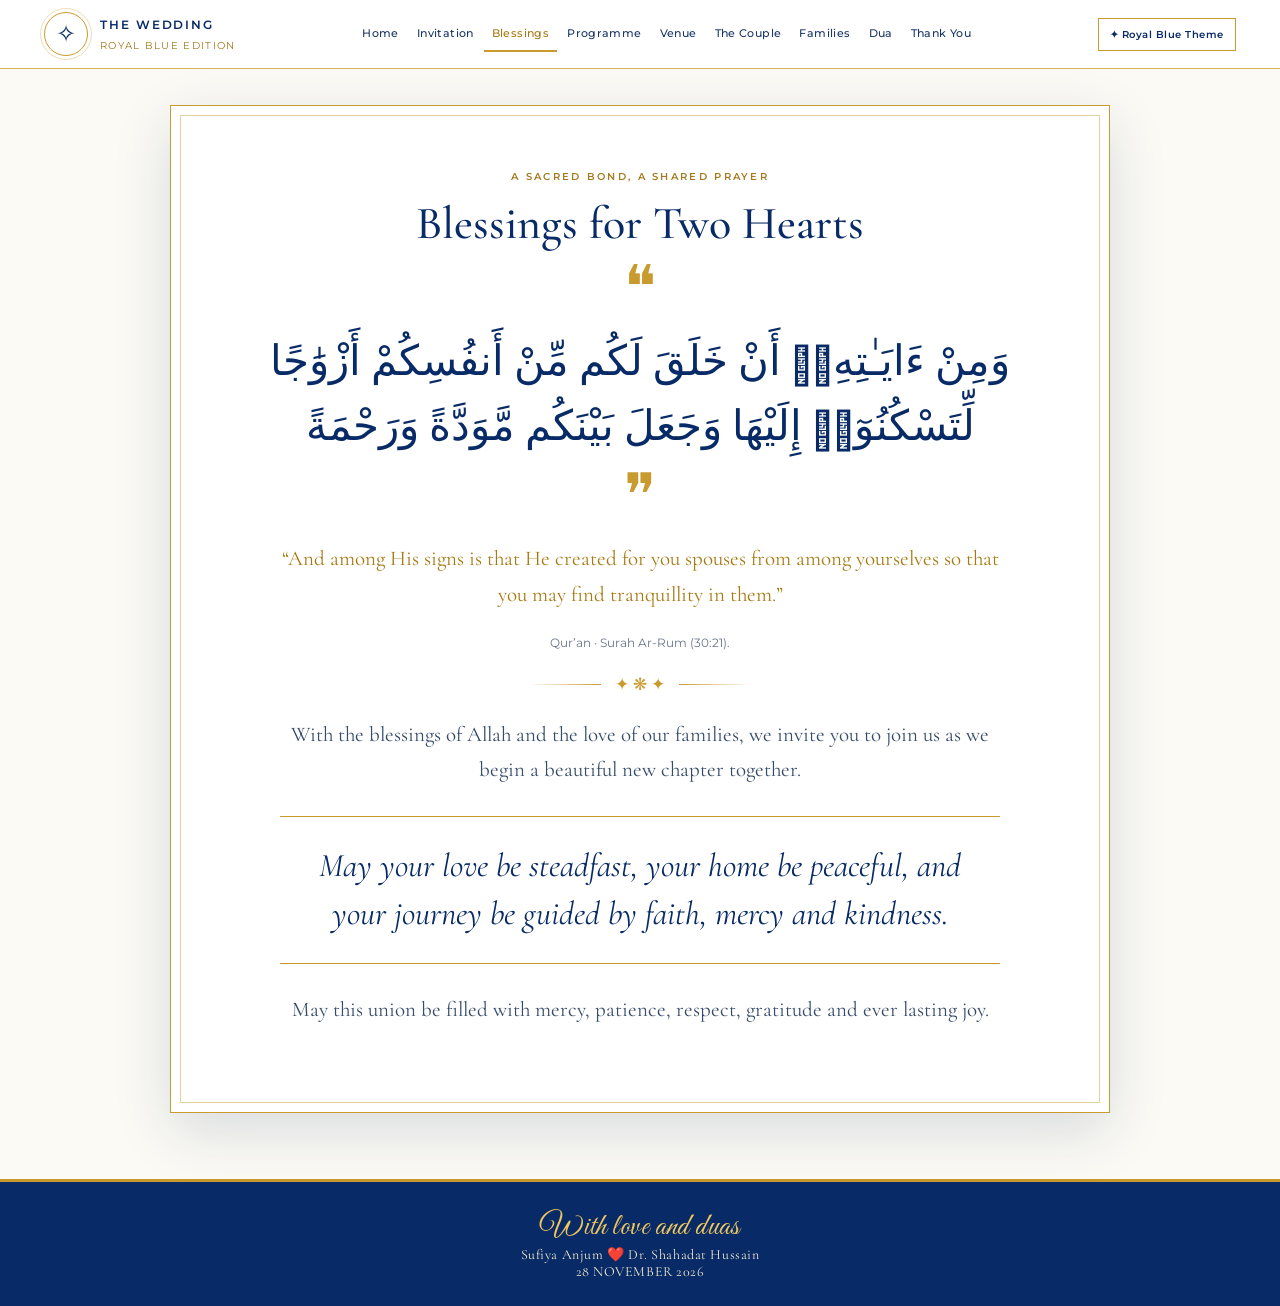
==== blessings.html @ 7bfc683a "Enhance blessings section with Arabic text Added Arabic text with RTL direction for blessings sectio" ====
<!doctype html>
<html lang="en">
<head>
<meta charset="utf-8"><meta name="viewport" content="width=device-width, initial-scale=1">
<meta name="theme-color" content="#082b67">
<meta name="description" content="A royal blue and white wedding invitation for Sufiya Anjum and Dr Shahadat Hussain.">
<title>Royal Wedding | Blessings</title>
<link rel="stylesheet" href="assets/style.css">
<script src="assets/data.js"></script><script defer src="assets/site.js"></script>
</head>
<body data-page="blessings">
<header class="site-header"><div class="nav-wrap">
<a class="brand" href="index.html"><span class="brand-mark">✧</span><span><span class="brand-title">The Wedding</span><br><span class="brand-sub">Royal Blue Edition</span></span></a>
<button class="menu-toggle" aria-expanded="false" aria-label="Toggle navigation">Menu ☰</button>
<nav class="nav-links" aria-label="Main navigation"><a href="index.html">Home</a>
<a href="invitation.html">Invitation</a>
<a href="blessings.html" class="active" aria-current="page">Blessings</a>
<a href="programme.html">Programme</a>
<a href="venue.html">Venue</a>
<a href="couple.html">The Couple</a>
<a href="family.html">Families</a>
<a href="dua.html">Dua</a>
<a href="thank-you.html">Thank You</a></nav>
      <button type="button" class="theme-toggle" id="theme-toggle" aria-label="Switch to royal blue background theme">✦ Royal Blue Theme</button>
</div></header>
<main>
<section class="page-shell"><div class="page-inner center"><div class="page-kicker">A sacred bond, a shared prayer</div><h2>Blessings for Two Hearts</h2><div class="quote-mark">❝</div>

<div class="bismillah" dir="rtl" lang="ar">
    وَمِنْ ءَايَـٰتِهِۦٓ أَنْ خَلَقَ لَكُم مِّنْ أَنفُسِكُمْ
    أَزْوَٰجًا لِّتَسْكُنُوٓا۟ إِلَيْهَا وَجَعَلَ بَيْنَكُم
    مَّوَدَّةً وَرَحْمَةً
</div>

<div class="quote-mark closing-quote">❞</div> <p class="body-copy gold-text">“And among His signs is that He created for you spouses from among yourselves so that you may find tranquillity in them.”</p><p class="small-note">Qur’an · Surah Ar-Rum (30:21). </p><div class="ornament">✦ ❋ ✦</div><p class="body-copy" data-bind="welcome"></p><div class="quote-box" data-bind="quote"></div><p class="body-copy">May this union be filled with mercy, patience, respect, gratitude and ever lasting joy.</p></div></section></main>
<footer class="footer"><div class="script">With love and duas</div><div><span data-bind="bride"></span> ❤️ <span data-bind="groom"></span> <br> <span data-bind="dateNumber"></span> <span data-bind="dateMonth"></span> <span data-bind="year"></span></div></footer>
</body></html>
---- assets/style.css ----
@import url('https://fonts.googleapis.com/css2?family=Cormorant+Garamond:wght@400;500;600;700&family=Great+Vibes&family=Montserrat:wght@400;500;600;700&display=swap');
:root{
 --blue:#082b67;--blue2:#123f89;--blue3:#1d56a4;--gold:#c99a2e;--gold-bright:#f0c75e;
 --gold-pale:#f8e7ad;--white:#fff;--ivory:#fbfaf5;--ink:#102a50;--muted:#68758a;
 --line:rgba(201,154,46,.58);--shadow:0 18px 55px rgba(8,35,82,.14)
}
*{box-sizing:border-box}
html{scroll-behavior:smooth}
body{margin:0;color:var(--ink);font-family:'Cormorant Garamond',Georgia,serif;background:var(--ivory);min-height:100vh}
a{color:inherit}
.site-header{position:sticky;top:0;z-index:20;background:rgba(255,255,255,.96);backdrop-filter:blur(12px);border-bottom:1px solid #d6b45b}
.nav-wrap{max-width:1240px;margin:auto;padding:12px 24px;display:flex;align-items:center;justify-content:space-between;gap:18px}
.brand{display:flex;gap:12px;align-items:center;text-decoration:none;flex-shrink:0}
.brand-mark{width:44px;height:44px;border:1px solid var(--gold);outline:1px solid #c99a2e55;outline-offset:3px;border-radius:50%;display:grid;place-items:center;color:var(--blue);font-size:24px}
.brand-title{font:600 12px Montserrat,sans-serif;letter-spacing:.16em;text-transform:uppercase;color:var(--blue)}
.brand-sub{font:10px Montserrat,sans-serif;letter-spacing:.13em;text-transform:uppercase;color:#a0781d}
.nav-links{display:flex;align-items:center;justify-content:flex-end;gap:2px;flex-wrap:wrap}
.nav-links a{font:500 11px Montserrat,sans-serif;letter-spacing:.035em;text-decoration:none;padding:10px 8px;border-bottom:2px solid transparent;color:#1a3766}
.nav-links a:hover,.nav-links a.active{color:#a87912;border-bottom-color:var(--gold)}
.menu-toggle{display:none;background:white;border:1px solid var(--gold);color:var(--blue);padding:9px 12px}
main{max-width:1240px;margin:auto;padding:36px 24px 66px}
.hero{min-height:680px;position:relative;display:grid;place-items:center;text-align:center;padding:58px 28px;overflow:hidden;background:linear-gradient(135deg,#fff 0%,#f7faff 55%,#fffaf0 100%);border:1px solid var(--gold);box-shadow:var(--shadow)}
.hero:before{content:"";position:absolute;inset:18px;border:1px solid var(--gold);outline:1px solid #c99a2e44;outline-offset:5px;pointer-events:none}
.hero:after{content:"";position:absolute;inset:38px 9%;border:1px solid #0b367d33;border-radius:50% 50% 0 0/24% 24% 0 0;pointer-events:none}
.hero-content{position:relative;z-index:1;max-width:780px}
.corner{position:absolute;z-index:2;color:var(--gold);font-size:34px;line-height:1}
.corner.tl{top:28px;left:28px}.corner.tr{top:28px;right:28px}.corner.bl{bottom:28px;left:28px}.corner.br{bottom:28px;right:28px}
.eyebrow{font:600 10px Montserrat,sans-serif;text-transform:uppercase;letter-spacing:.25em;color:#987016}
.bismillah{font-size:clamp(27px,4vw,42px);color:var(--blue);margin:16px 0 14px;line-height:1.55}
.script{font-family:'Great Vibes','Brush Script MT',cursive;font-weight:400;color:var(--blue)}
h1{font-size:clamp(48px,7vw,84px);font-weight:400;line-height:1;margin:12px 0 4px}
h2{font-size:clamp(32px,4vw,46px);font-weight:500;text-align:center;color:var(--blue);margin:0 0 14px}
h3{font-size:25px;font-weight:600;color:var(--blue);margin:8px 0}
.ampersand{font-family:'Great Vibes',cursive;font-size:40px;color:var(--gold);margin:2px}
.lead{max-width:650px;font-size:21px;line-height:1.55;color:#354967;margin:20px auto}
.ornament{display:flex;align-items:center;justify-content:center;gap:14px;color:var(--gold);margin:22px auto;font-size:17px}
.ornament:before,.ornament:after{content:"";height:1px;width:72px;background:linear-gradient(90deg,transparent,var(--gold))}
.ornament:after{transform:rotate(180deg)}
.date-line{display:flex;align-items:center;justify-content:center;gap:14px;flex-wrap:wrap;margin:25px auto 8px}
.date-line .date-side{font:600 12px Montserrat,sans-serif;letter-spacing:.13em;color:var(--blue);padding:9px 0;border-top:1px solid var(--gold);border-bottom:1px solid var(--gold)}
.date-number{font-size:58px;line-height:.9;color:#bd8b1d}
.details{font-size:19px;line-height:1.6;color:#29446b}
.btn-row{display:flex;justify-content:center;gap:12px;flex-wrap:wrap;margin-top:27px}
.btn{display:inline-flex;align-items:center;justify-content:center;text-decoration:none;padding:13px 21px;border:1px solid var(--blue);color:var(--blue);font:600 11px Montserrat,sans-serif;letter-spacing:.09em;text-transform:uppercase;transition:.2s;background:white}
.btn.primary{background:var(--blue);color:white;border-color:var(--blue)}
.btn.gold{background:var(--gold-bright);color:#102c5e;border-color:var(--gold)}
.btn:hover{transform:translateY(-2px);box-shadow:0 8px 20px #0a2d651c}
.page-shell{max-width:940px;margin:0 auto;padding:clamp(28px,5vw,66px);position:relative;background:white;border:1px solid var(--gold);box-shadow:var(--shadow)}
.page-shell:before{content:"";position:absolute;inset:9px;border:1px solid #c99a2e77;pointer-events:none}
.page-inner{position:relative;z-index:1}
.page-kicker{text-align:center;font:600 10px Montserrat,sans-serif;text-transform:uppercase;letter-spacing:.23em;color:#a47b20;margin-bottom:12px}
.center{text-align:center}
.body-copy{max-width:720px;margin:20px auto;font-size:21px;line-height:1.7;color:#364b69}
.gold-text{color:#a87912}
.quote-mark{font-size:60px;line-height:.8;color:var(--gold)}
.quote-box{max-width:720px;margin:28px auto;padding:25px 16px;border-top:1px solid var(--gold);border-bottom:1px solid var(--gold);font-size:clamp(24px,3vw,33px);font-style:italic;line-height:1.45;text-align:center;color:var(--blue)}
.grid{display:grid;grid-template-columns:repeat(3,1fr);gap:18px;margin-top:30px}
.tile{padding:25px 20px;background:#fbfcff;border:1px solid #d7bd7b;text-align:center}
.tile-icon{font-size:30px;color:var(--gold);margin-bottom:10px}
.tile p{font-size:18px;line-height:1.5;color:#52617a}
.two-col{display:grid;grid-template-columns:1fr 1fr;gap:22px;margin-top:26px}
.monogram{width:116px;height:116px;margin:0 auto 18px;border:1px solid var(--gold);outline:1px solid #c99a2e55;outline-offset:5px;border-radius:50%;display:grid;place-items:center;font-size:39px;font-style:italic;color:var(--blue);background:linear-gradient(135deg,#fff,#f4f7fd)}
.event{display:grid;grid-template-columns:68px 1fr;gap:18px;align-items:center;padding:20px 0;border-bottom:1px solid #e6d8b2}
.event:last-child{border-bottom:0}
.event-icon{height:58px;width:58px;border:1px solid var(--gold);border-radius:50%;display:grid;place-items:center;color:var(--blue);font-size:26px;background:#fffdf6}
.event h3{font-size:27px;margin:0}.event p{font-size:18px;line-height:1.4;color:#52617a;margin:4px 0}
.map-box{margin-top:25px;padding:28px;background:#f8faff;border:1px solid #d9c58d;text-align:center}
.small-note{font:12px/1.6 Montserrat,sans-serif;color:#68758a}
.footer{padding:26px 18px;text-align:center;background:var(--blue);color:#f7edcf;border-top:3px solid var(--gold);font-size:14px;letter-spacing:.04em}
.footer .script{font-size:31px;color:var(--gold-bright)}
.footer .small-note{color:#e5d9bb;margin-top:6px}
.section-intro{text-align:center;max-width:700px;margin:0 auto 24px;color:#52617a;font-size:19px;line-height:1.6}
@media(max-width:1000px){.nav-wrap{flex-wrap:wrap}.menu-toggle{display:block}.nav-links{display:none;width:100%;flex-direction:column;align-items:stretch}.nav-links.open{display:flex}.nav-links a{padding:12px 6px}.grid{grid-template-columns:1fr}.two-col{grid-template-columns:1fr}.hero{min-height:630px}}
@media(max-width:520px){main{padding:18px 10px 42px}.nav-wrap{padding:11px 14px}.brand-sub{display:none}.hero{padding:48px 18px;min-height:630px}.hero:after{inset:45px 7%}.corner{font-size:24px}.corner.tl{top:22px;left:22px}.corner.tr{top:22px;right:22px}.corner.bl{bottom:22px;left:22px}.corner.br{bottom:22px;right:22px}.date-line{gap:9px}.date-number{font-size:49px}.date-line .date-side{font-size:10px}.page-shell{padding:29px 20px}.body-copy{font-size:19px}.event{grid-template-columns:52px 1fr;gap:13px}.event-icon{width:48px;height:48px}.event h3{font-size:24px}}
/* Qur'anic Ayah Section */
.ayah-section {
    text-align: center;
    padding: 35px 25px;
    margin: 20px auto 35px;
    max-width: 950px;
    border: 1px solid rgba(190, 155, 80, 0.55);
    border-radius: 12px;
    background: rgba(255, 255, 255, 0.72);
    box-shadow: 0 5px 20px rgba(0, 0, 0, 0.04);
}

.ayah-arabic {
    font-family: "Amiri", "Noto Naskh Arabic", serif;
    font-size: 30px;
    line-height: 2;
    color: #17345d;
    direction: rtl;
    margin-bottom: 18px;
}

.ayah-translation {
    font-family: "Cormorant Garamond", serif;
    font-size: 21px;
    font-style: italic;
    line-height: 1.6;
    color: #26364d;
    max-width: 780px;
    margin: 0 auto 15px;
}

.ayah-reference {
    font-family: "Montserrat", sans-serif;
    font-size: 11px;
    letter-spacing: 2px;
    text-transform: uppercase;
    color: #a7833e;
    font-weight: 600;
}

@media (max-width: 600px) {
    .ayah-section {
        padding: 25px 16px;
        margin: 15px 10px 25px;
    }

    .ayah-arabic {
        font-size: 25px;
    }

    .ayah-translation {
        font-size: 18px;
    }
}

/* Theme 2: deep royal blue background with bright gold and white typography.
   The default theme remains white with royal-blue and gold accents. */
body[data-theme="blue"]{
  --ink:#fffaf0;
  --muted:#e6dfd0;
  background:
    radial-gradient(ellipse at 12% 8%,rgba(240,199,94,.13),transparent 32%),
    radial-gradient(ellipse at 90% 88%,rgba(240,199,94,.11),transparent 34%),
    linear-gradient(135deg,#04163b,#082b67 55%,#031b46);
  color:#fffaf0;
}
body[data-theme="blue"] .site-header{background:rgba(3,20,55,.97);border-bottom-color:var(--gold)}
body[data-theme="blue"] .brand-title,
body[data-theme="blue"] .nav-links a{color:#fffaf0}
body[data-theme="blue"] .brand-sub{color:var(--gold-bright)}
body[data-theme="blue"] .brand-mark{color:var(--gold-bright);border-color:var(--gold-bright);outline-color:#f0c75e55}
body[data-theme="blue"] .nav-links a:hover,
body[data-theme="blue"] .nav-links a.active{color:var(--gold-bright);border-bottom-color:var(--gold-bright)}
body[data-theme="blue"] .hero{
  background:
    radial-gradient(ellipse at 50% 0%,rgba(41,91,169,.5),transparent 50%),
    linear-gradient(145deg,#0a347b,#061f50 70%,#03163c);
  border-color:var(--gold-bright);
  box-shadow:0 18px 60px rgba(0,0,0,.3);
}
body[data-theme="blue"] .hero:before{border-color:var(--gold-bright);outline-color:#f0c75e55}
body[data-theme="blue"] .hero:after{border-color:#f0c75e66}
body[data-theme="blue"] .eyebrow,
body[data-theme="blue"] .page-kicker{color:var(--gold-bright)}
body[data-theme="blue"] .script,
body[data-theme="blue"] h2,
body[data-theme="blue"] h3,
body[data-theme="blue"] .bismillah,
body[data-theme="blue"] .date-number,
body[data-theme="blue"] .gold-text,
body[data-theme="blue"] .quote-box{color:var(--gold-bright)}
body[data-theme="blue"] .lead,
body[data-theme="blue"] .details,
body[data-theme="blue"] .body-copy,
body[data-theme="blue"] .event p,
body[data-theme="blue"] .tile p{color:#fffaf0}
body[data-theme="blue"] .page-shell{
  background:linear-gradient(145deg,#0a347b,#061f50 75%,#04183e);
  border-color:var(--gold-bright);
  box-shadow:0 20px 55px rgba(0,0,0,.3);
}
body[data-theme="blue"] .page-shell:before{border-color:#f0c75e77}
body[data-theme="blue"] .tile,
body[data-theme="blue"] .map-box{background:#ffffff0a;border-color:#f0c75e99}
body[data-theme="blue"] .monogram{background:linear-gradient(135deg,#123f89,#061f50);color:#fff;border-color:var(--gold-bright);outline-color:#f0c75e66}
body[data-theme="blue"] .event{border-bottom-color:#f0c75e55}
body[data-theme="blue"] .event-icon{background:#092e70;color:var(--gold-bright);border-color:var(--gold-bright)}
body[data-theme="blue"] .quote-box{border-color:var(--gold-bright)}
body[data-theme="blue"] .small-note{color:#e6dfd0}
body[data-theme="blue"] .btn{background:transparent;border-color:var(--gold-bright);color:#fffaf0}
body[data-theme="blue"] .btn.primary{background:var(--gold-bright);color:#082b67;border-color:var(--gold-bright)}
body[data-theme="blue"] .btn.gold{background:#fff;color:#082b67;border-color:#fff}
body[data-theme="blue"] .menu-toggle{background:#082b67;color:#fff;border-color:var(--gold-bright)}
.theme-toggle{
  display:inline-flex;align-items:center;gap:7px;white-space:nowrap;
  font:600 10px Montserrat,sans-serif;letter-spacing:.05em;
  padding:9px 11px;border:1px solid var(--gold);background:#fff;color:var(--blue);cursor:pointer
}
body[data-theme="blue"] .theme-toggle{background:#082b67;color:var(--gold-bright);border-color:var(--gold-bright)}
@media(max-width:1000px){
  .theme-toggle{width:100%;justify-content:center;margin-top:6px}
}


/* Individual reference-card artwork used on each wedding page */
.reference-card{
  max-width:430px;
  margin:0 auto 28px;
  padding:8px;
  border:1px solid var(--gold);
  background:#fff;
  box-shadow:0 16px 38px rgba(8,35,82,.18);
}
.reference-card img{
  display:block;
  width:100%;
  height:auto;
  max-height:760px;
  object-fit:contain;
}
.reference-card figcaption{
  padding:9px 8px 3px;
  text-align:center;
  color:var(--blue);
  font:600 10px Montserrat,sans-serif;
  letter-spacing:.12em;
  text-transform:uppercase;
}
body[data-theme="blue"] .reference-card{
  background:#061f50;
  border-color:var(--gold-bright);
  box-shadow:0 16px 38px rgba(0,0,0,.3);
}
body[data-theme="blue"] .reference-card figcaption{color:#fff}


/* Responsive individual card layout: preserve the complete card artwork on phones. */
.reference-card{
  width:min(100%, 390px);
  margin:0 auto 24px;
  padding:6px;
  border:1px solid var(--gold);
  background:#fff;
  box-shadow:0 12px 30px rgba(8,35,82,.14);
  overflow:hidden;
}
.reference-card img{
  display:block;
  width:100%;
  height:auto;
  max-height:none;
  object-fit:contain;
  object-position:center;
}
.reference-card figcaption{
  padding:8px 6px 3px;
  text-align:center;
  color:var(--blue);
  font:600 9px/1.5 Montserrat,sans-serif;
  letter-spacing:.1em;
  text-transform:uppercase;
}
main{min-width:0}
body{overflow-x:hidden}
@media(max-width:600px){
  main{padding:14px 10px 34px}
  .reference-card{
    width:100%;
    max-width:360px;
    margin:0 auto 18px;
    padding:4px;
    border-radius:2px;
  }
  .reference-card img{
    width:100%;
    height:auto;
    max-height:none;
  }
  .reference-card figcaption{font-size:9px;letter-spacing:.06em}
  .page-shell{width:100%;padding:24px 16px;margin-left:auto;margin-right:auto}
  .hero{width:100%;min-height:unset;padding:42px 16px}
  .btn-row .btn{max-width:100%;text-align:center}
}
@media(max-width:380px){
  main{padding-left:7px;padding-right:7px}
  .reference-card{max-width:100%;padding:3px}
  .page-shell{padding:22px 13px}
}


/* User-requested final layout: each page shows only its image card, no caption or duplicate card text beneath it. */
.reference-card{
  width:100%;
  max-width:520px;
  margin:0 auto 22px;
  padding:0;
  border:0;
  background:transparent;
  box-shadow:none;
  overflow:visible;
}
.reference-card img{
  display:block;
  width:100%;
  height:auto;
  max-height:none;
  object-fit:contain;
  border:1px solid var(--gold);
  box-shadow:0 12px 32px rgba(8,35,82,.16);
}
body[data-theme="blue"] .reference-card{background:transparent;border:0;box-shadow:none}
body[data-theme="blue"] .reference-card img{border-color:var(--gold-bright);box-shadow:0 12px 32px rgba(0,0,0,.3)}
@media(max-width:600px){
  .reference-card{width:100%;max-width:100%;margin:0 auto 14px;padding:0}
  .reference-card img{width:100%;height:auto;max-height:none;object-fit:contain}
}
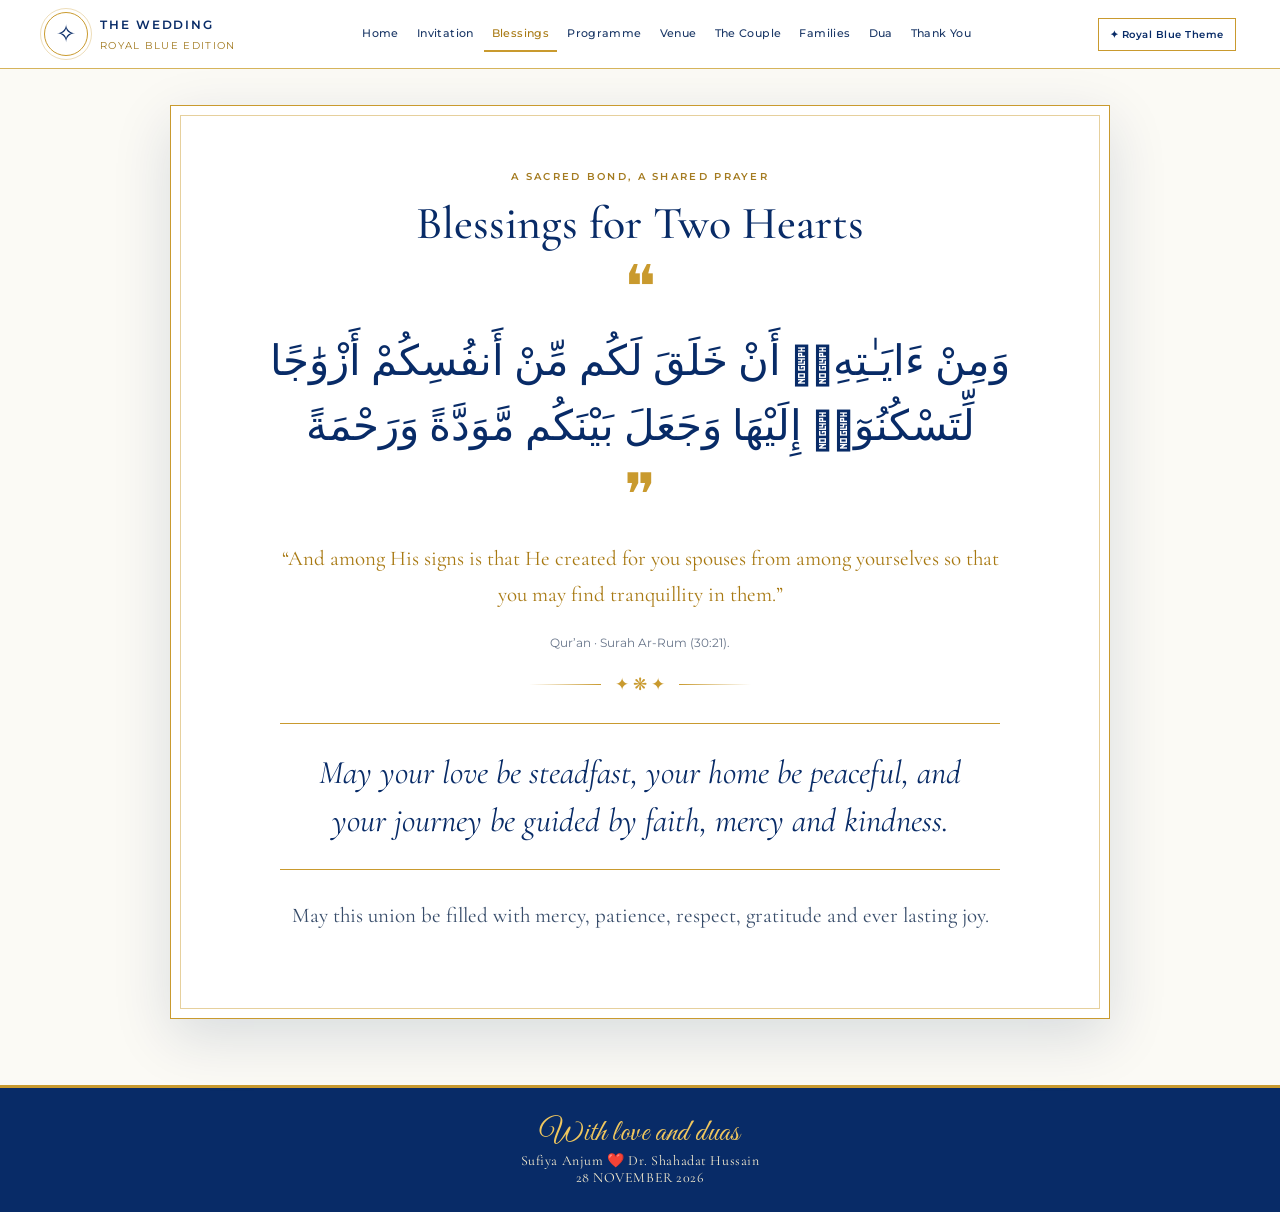
==== commit 42dd151e: "Update blessings.html" ====
--- a/blessings.html
+++ b/blessings.html
@@ -32,6 +32,6 @@
     مَّوَدَّةً وَرَحْمَةً
 </div>
 
-<div class="quote-mark closing-quote">❞</div> <p class="body-copy gold-text">“And among His signs is that He created for you spouses from among yourselves so that you may find tranquillity in them.”</p><p class="small-note">Qur’an · Surah Ar-Rum (30:21). </p><div class="ornament">✦ ❋ ✦</div><p class="body-copy" data-bind="welcome"></p><div class="quote-box" data-bind="quote"></div><p class="body-copy">May this union be filled with mercy, patience, respect, gratitude and ever lasting joy.</p></div></section></main>
+<div class="quote-mark closing-quote">❞</div> <p class="body-copy gold-text">“And among His signs is that He created for you spouses from among yourselves so that you may find tranquillity in them.”</p><p class="small-note">Qur’an · Surah Ar-Rum (30:21). </p><div class="ornament">✦ ❋ ✦</div><div class="quote-box" data-bind="quote"></div><p class="body-copy">May this union be filled with mercy, patience, respect, gratitude and ever lasting joy.</p></div></section></main>
 <footer class="footer"><div class="script">With love and duas</div><div><span data-bind="bride"></span> ❤️ <span data-bind="groom"></span> <br> <span data-bind="dateNumber"></span> <span data-bind="dateMonth"></span> <span data-bind="year"></span></div></footer>
 </body></html>
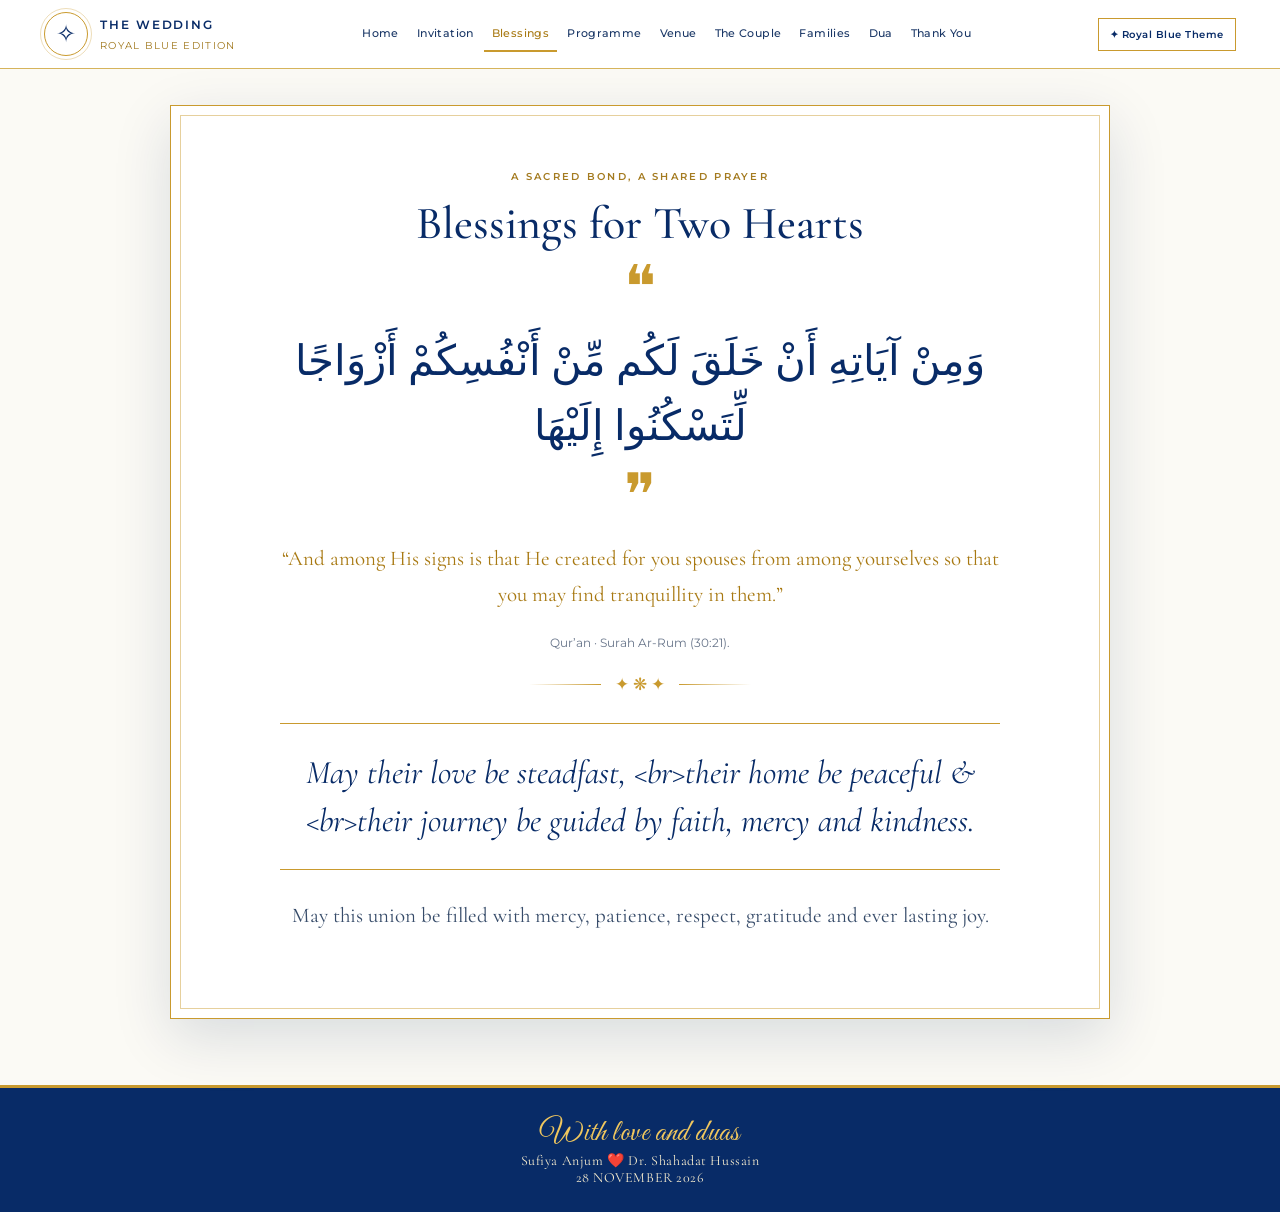
==== commit d5de5a67: "Update blessings.html" ====
--- a/blessings.html
+++ b/blessings.html
@@ -26,11 +26,7 @@
 <main>
 <section class="page-shell"><div class="page-inner center"><div class="page-kicker">A sacred bond, a shared prayer</div><h2>Blessings for Two Hearts</h2><div class="quote-mark">❝</div>
 
-<div class="bismillah" dir="rtl" lang="ar">
-    وَمِنْ ءَايَـٰتِهِۦٓ أَنْ خَلَقَ لَكُم مِّنْ أَنفُسِكُمْ
-    أَزْوَٰجًا لِّتَسْكُنُوٓا۟ إِلَيْهَا وَجَعَلَ بَيْنَكُم
-    مَّوَدَّةً وَرَحْمَةً
-</div>
+<div class="bismillah" dir="rtl" lang="ar"> وَمِنْ آيَاتِهِ أَنْ خَلَقَ لَكُم مِّنْ أَنْفُسِكُمْ أَزْوَاجًا لِّتَسْكُنُوا إِلَيْهَا </div>
 
 <div class="quote-mark closing-quote">❞</div> <p class="body-copy gold-text">“And among His signs is that He created for you spouses from among yourselves so that you may find tranquillity in them.”</p><p class="small-note">Qur’an · Surah Ar-Rum (30:21). </p><div class="ornament">✦ ❋ ✦</div><div class="quote-box" data-bind="quote"></div><p class="body-copy">May this union be filled with mercy, patience, respect, gratitude and ever lasting joy.</p></div></section></main>
 <footer class="footer"><div class="script">With love and duas</div><div><span data-bind="bride"></span> ❤️ <span data-bind="groom"></span> <br> <span data-bind="dateNumber"></span> <span data-bind="dateMonth"></span> <span data-bind="year"></span></div></footer>
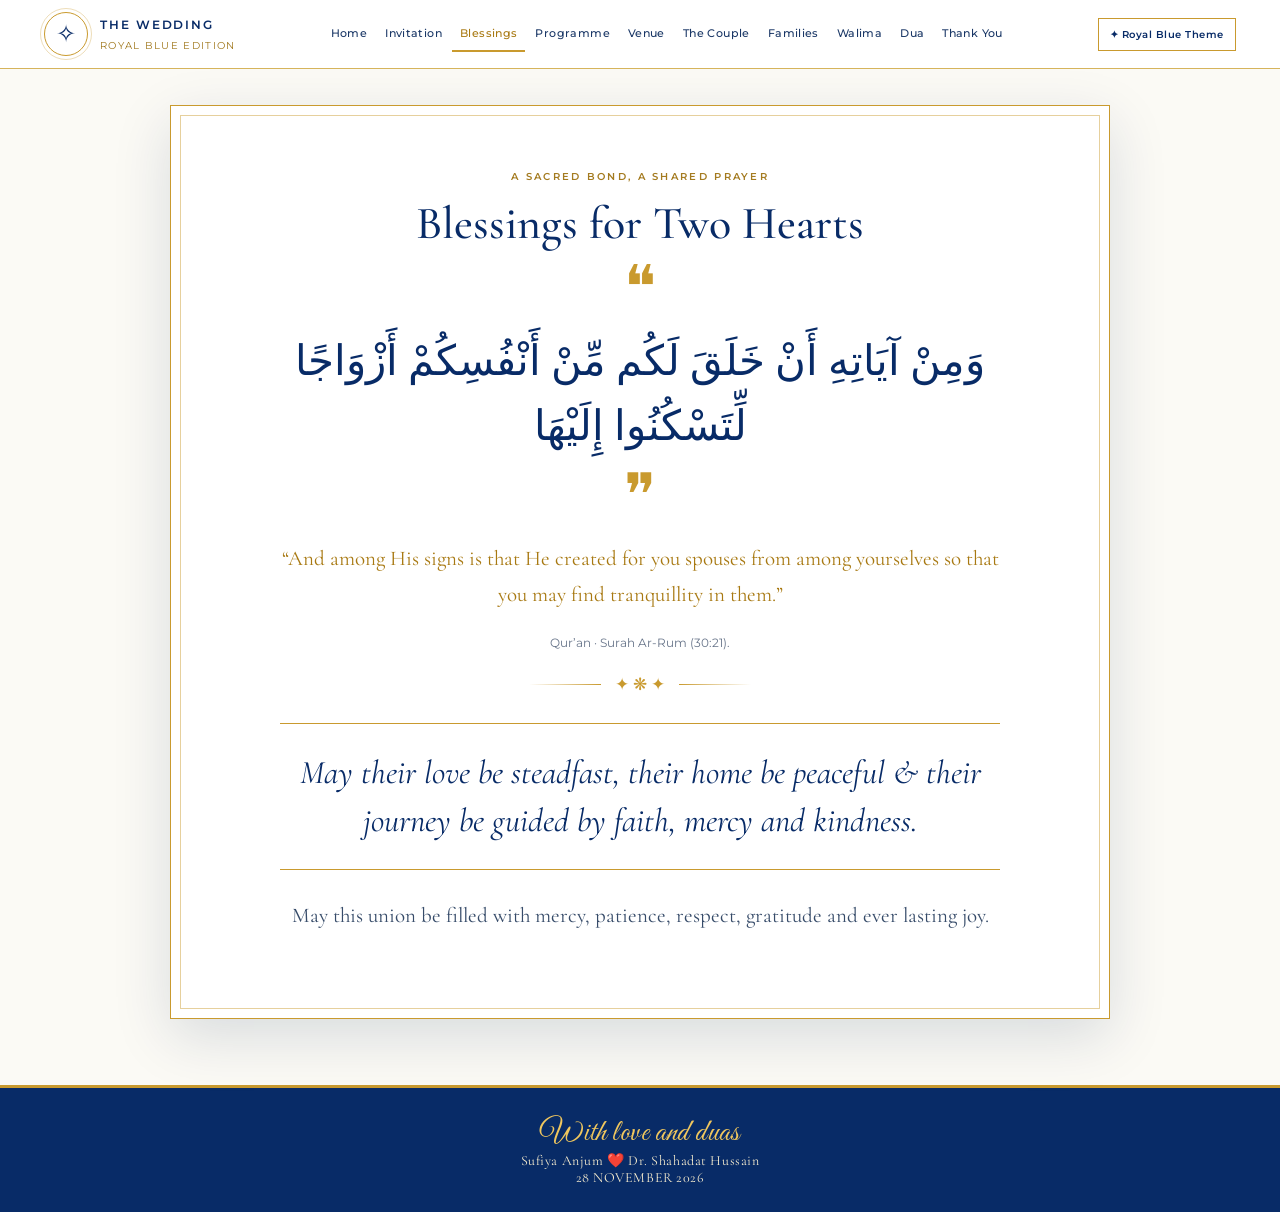
==== commit 3926c057: "Add link to Walima in blessings.html" ====
--- a/blessings.html
+++ b/blessings.html
@@ -19,6 +19,7 @@
 <a href="venue.html">Venue</a>
 <a href="couple.html">The Couple</a>
 <a href="family.html">Families</a>
+<a href="walima.html">Walima</a>
 <a href="dua.html">Dua</a>
 <a href="thank-you.html">Thank You</a></nav>
       <button type="button" class="theme-toggle" id="theme-toggle" aria-label="Switch to royal blue background theme">✦ Royal Blue Theme</button>
--- a/assets/style.css
+++ b/assets/style.css
@@ -70,6 +70,9 @@
 .footer .script{font-size:31px;color:var(--gold-bright)}
 .footer .small-note{color:#e5d9bb;margin-top:6px}
 .section-intro{text-align:center;max-width:700px;margin:0 auto 24px;color:#52617a;font-size:19px;line-height:1.6}
+.quote {
+    white-space: pre-line;
+}
 @media(max-width:1000px){.nav-wrap{flex-wrap:wrap}.menu-toggle{display:block}.nav-links{display:none;width:100%;flex-direction:column;align-items:stretch}.nav-links.open{display:flex}.nav-links a{padding:12px 6px}.grid{grid-template-columns:1fr}.two-col{grid-template-columns:1fr}.hero{min-height:630px}}
 @media(max-width:520px){main{padding:18px 10px 42px}.nav-wrap{padding:11px 14px}.brand-sub{display:none}.hero{padding:48px 18px;min-height:630px}.hero:after{inset:45px 7%}.corner{font-size:24px}.corner.tl{top:22px;left:22px}.corner.tr{top:22px;right:22px}.corner.bl{bottom:22px;left:22px}.corner.br{bottom:22px;right:22px}.date-line{gap:9px}.date-number{font-size:49px}.date-line .date-side{font-size:10px}.page-shell{padding:29px 20px}.body-copy{font-size:19px}.event{grid-template-columns:52px 1fr;gap:13px}.event-icon{width:48px;height:48px}.event h3{font-size:24px}}
 /* Qur'anic Ayah Section */
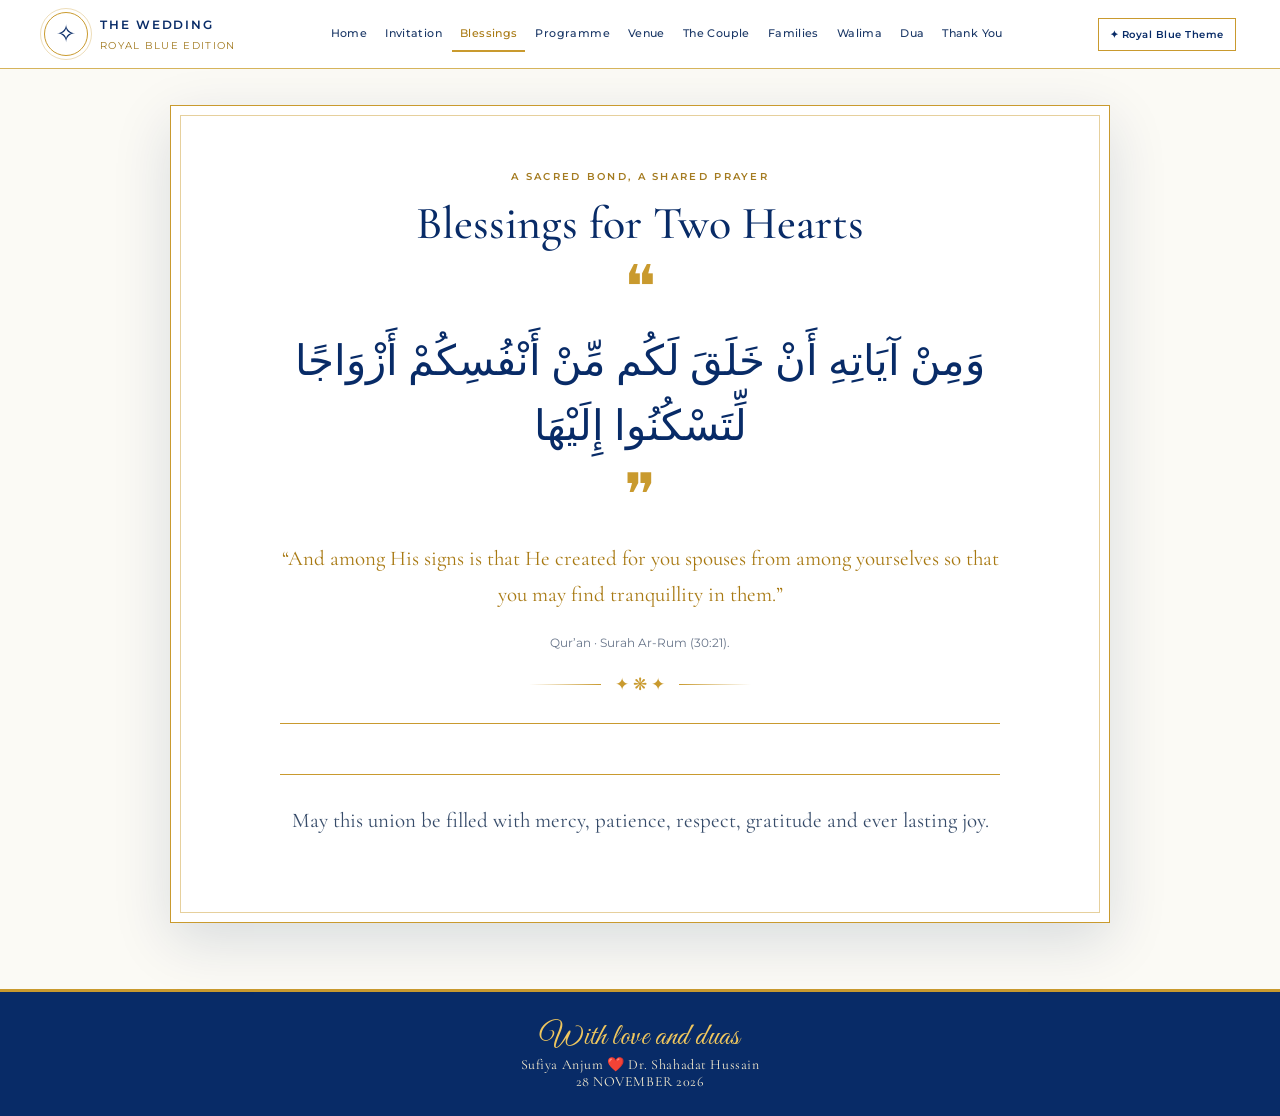
==== commit 7258ef8a: "Update blessings.html" ====
--- a/blessings.html
+++ b/blessings.html
@@ -29,6 +29,6 @@
 
 <div class="bismillah" dir="rtl" lang="ar"> وَمِنْ آيَاتِهِ أَنْ خَلَقَ لَكُم مِّنْ أَنْفُسِكُمْ أَزْوَاجًا لِّتَسْكُنُوا إِلَيْهَا </div>
 
-<div class="quote-mark closing-quote">❞</div> <p class="body-copy gold-text">“And among His signs is that He created for you spouses from among yourselves so that you may find tranquillity in them.”</p><p class="small-note">Qur’an · Surah Ar-Rum (30:21). </p><div class="ornament">✦ ❋ ✦</div><div class="quote-box" data-bind="quote"></div><p class="body-copy">May this union be filled with mercy, patience, respect, gratitude and ever lasting joy.</p></div></section></main>
+<div class="quote-mark closing-quote">❞</div> <p class="body-copy gold-text">“And among His signs is that He created for you spouses from among yourselves so that you may find tranquillity in them.”</p><p class="small-note">Qur’an · Surah Ar-Rum (30:21). </p><div class="ornament">✦ ❋ ✦</div><div class="quote-box" data-bind="May their love be steadfast,<br>their home be peaceful & <br>their journey be guided by faith, mercy and kindness."></div><p class="body-copy">May this union be filled with mercy, patience, respect, gratitude and ever lasting joy.</p></div></section></main>
 <footer class="footer"><div class="script">With love and duas</div><div><span data-bind="bride"></span> ❤️ <span data-bind="groom"></span> <br> <span data-bind="dateNumber"></span> <span data-bind="dateMonth"></span> <span data-bind="year"></span></div></footer>
 </body></html>
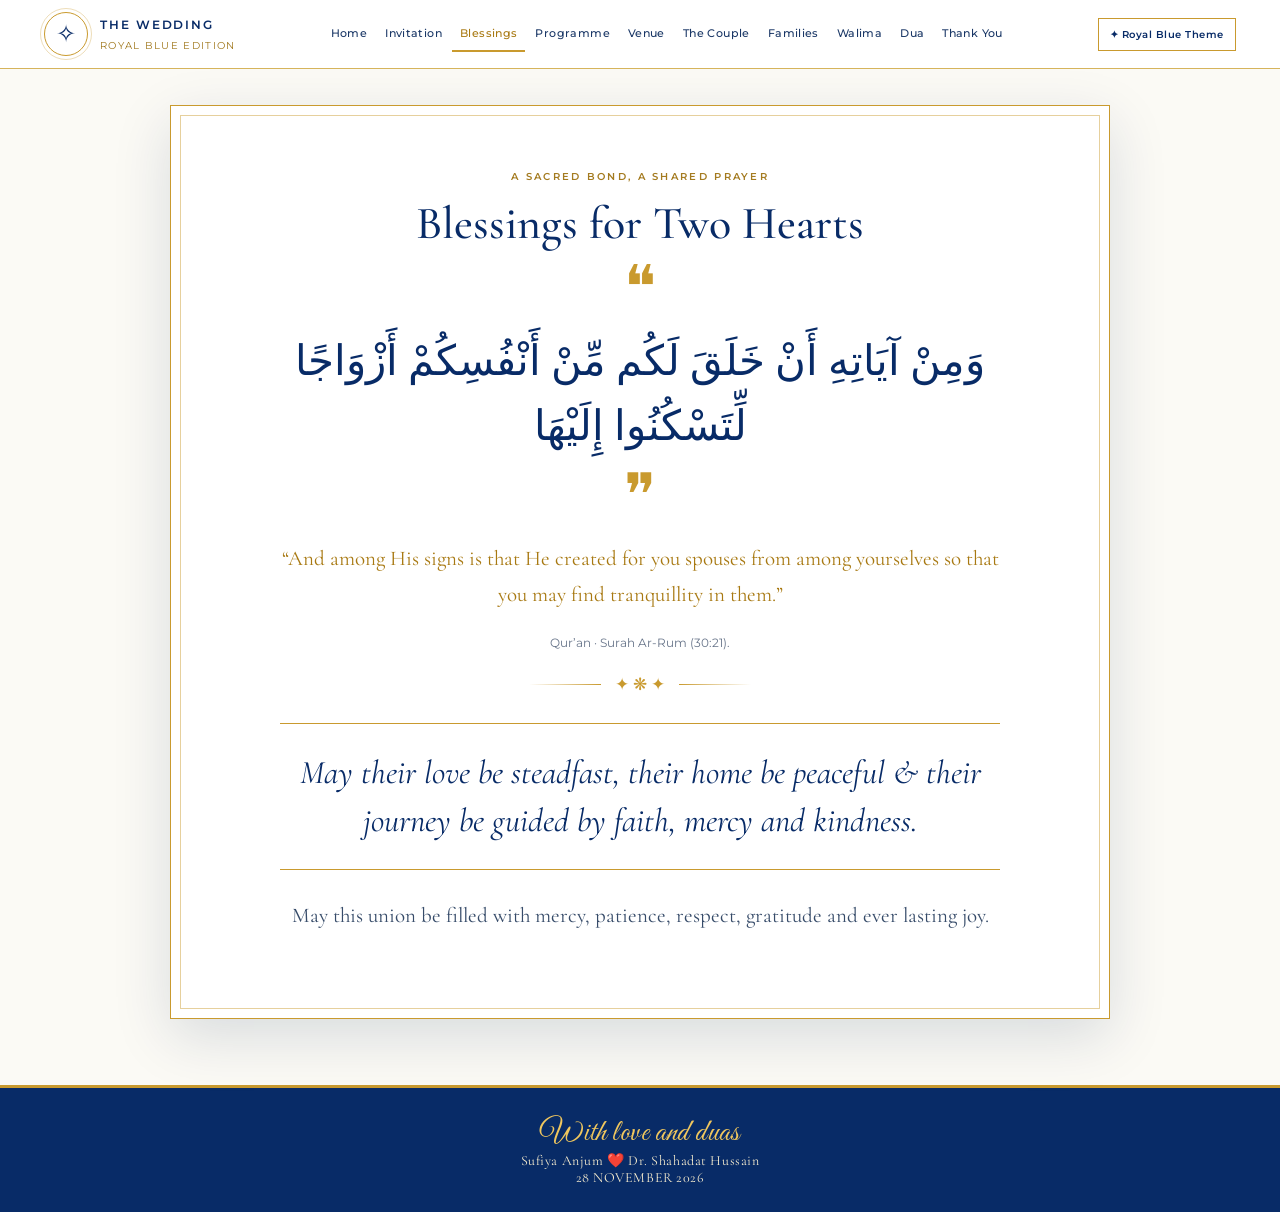
==== commit d0c1ed56: "Update blessings.html" ====
--- a/blessings.html
+++ b/blessings.html
@@ -29,6 +29,6 @@
 
 <div class="bismillah" dir="rtl" lang="ar"> وَمِنْ آيَاتِهِ أَنْ خَلَقَ لَكُم مِّنْ أَنْفُسِكُمْ أَزْوَاجًا لِّتَسْكُنُوا إِلَيْهَا </div>
 
-<div class="quote-mark closing-quote">❞</div> <p class="body-copy gold-text">“And among His signs is that He created for you spouses from among yourselves so that you may find tranquillity in them.”</p><p class="small-note">Qur’an · Surah Ar-Rum (30:21). </p><div class="ornament">✦ ❋ ✦</div><div class="quote-box" data-bind="May their love be steadfast,<br>their home be peaceful & <br>their journey be guided by faith, mercy and kindness."></div><p class="body-copy">May this union be filled with mercy, patience, respect, gratitude and ever lasting joy.</p></div></section></main>
+<div class="quote-mark closing-quote">❞</div> <p class="body-copy gold-text">“And among His signs is that He created for you spouses from among yourselves so that you may find tranquillity in them.”</p><p class="small-note">Qur’an · Surah Ar-Rum (30:21). </p><div class="ornament">✦ ❋ ✦</div><div class="quote-box" data-bind="quote"></div><p class="body-copy">May this union be filled with mercy, patience, respect, gratitude and ever lasting joy.</p></div></section></main>
 <footer class="footer"><div class="script">With love and duas</div><div><span data-bind="bride"></span> ❤️ <span data-bind="groom"></span> <br> <span data-bind="dateNumber"></span> <span data-bind="dateMonth"></span> <span data-bind="year"></span></div></footer>
 </body></html>
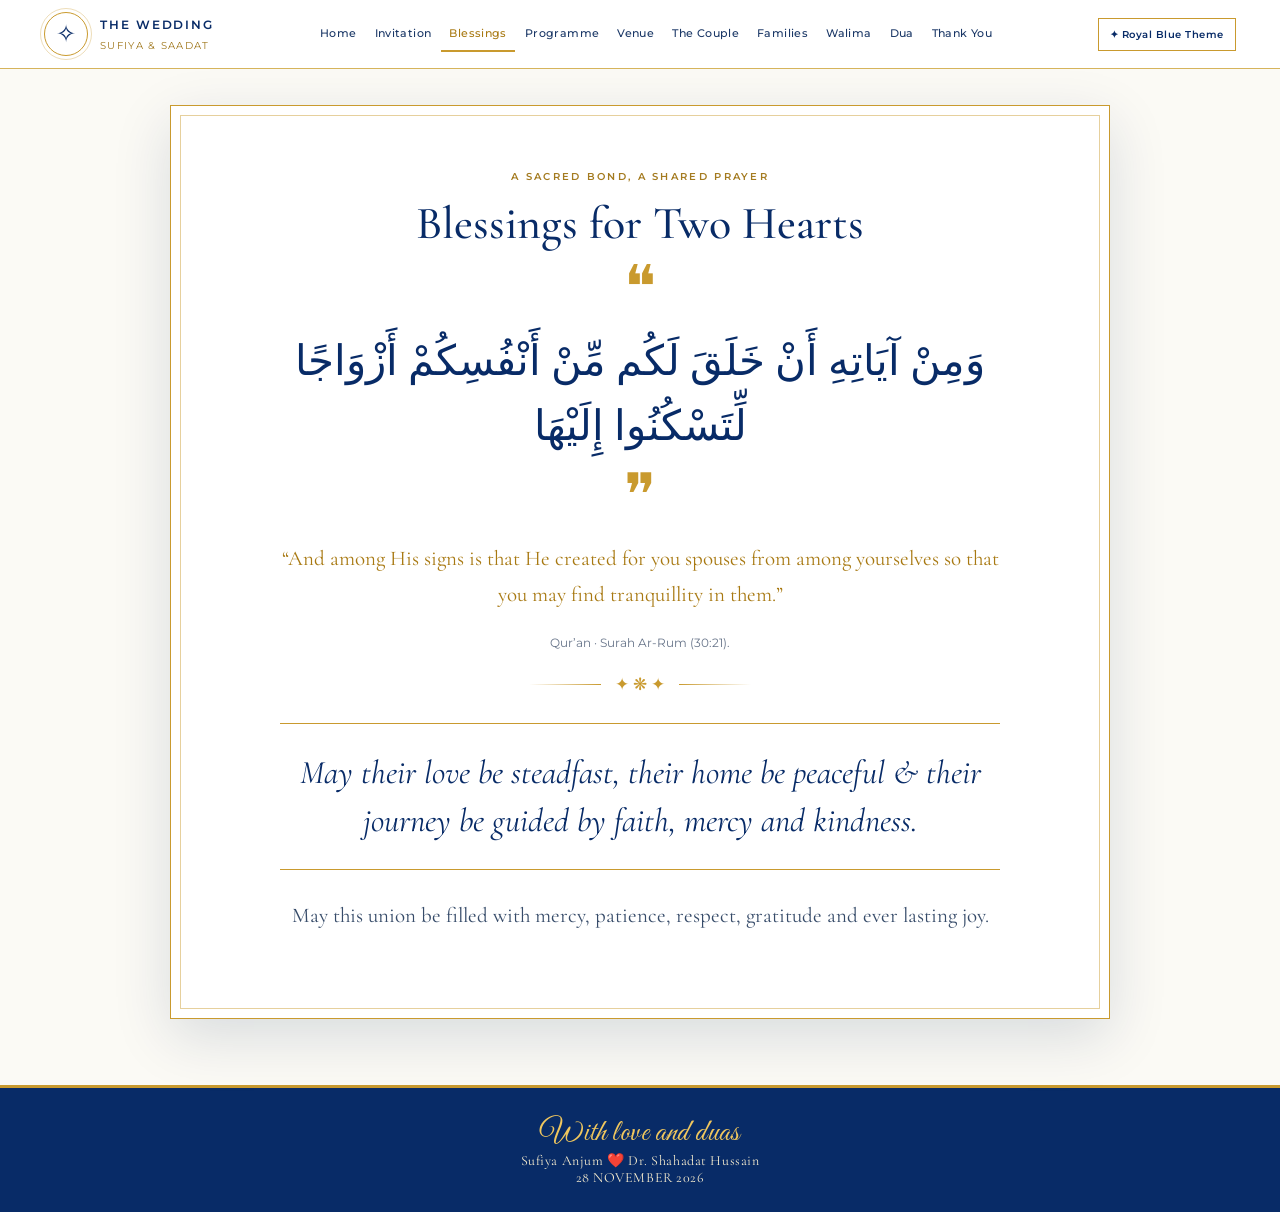
==== commit 2a81e7e5: "Update blessings.html" ====
--- a/blessings.html
+++ b/blessings.html
@@ -10,7 +10,7 @@
 </head>
 <body data-page="blessings">
 <header class="site-header"><div class="nav-wrap">
-<a class="brand" href="index.html"><span class="brand-mark">✧</span><span><span class="brand-title">The Wedding</span><br><span class="brand-sub">Royal Blue Edition</span></span></a>
+<a class="brand" href="index.html"><span class="brand-mark">✧</span><span><span class="brand-title">The Wedding</span><br><span class="brand-sub">Sufiya & Saadat</span></span></a>
 <button class="menu-toggle" aria-expanded="false" aria-label="Toggle navigation">Menu ☰</button>
 <nav class="nav-links" aria-label="Main navigation"><a href="index.html">Home</a>
 <a href="invitation.html">Invitation</a>
